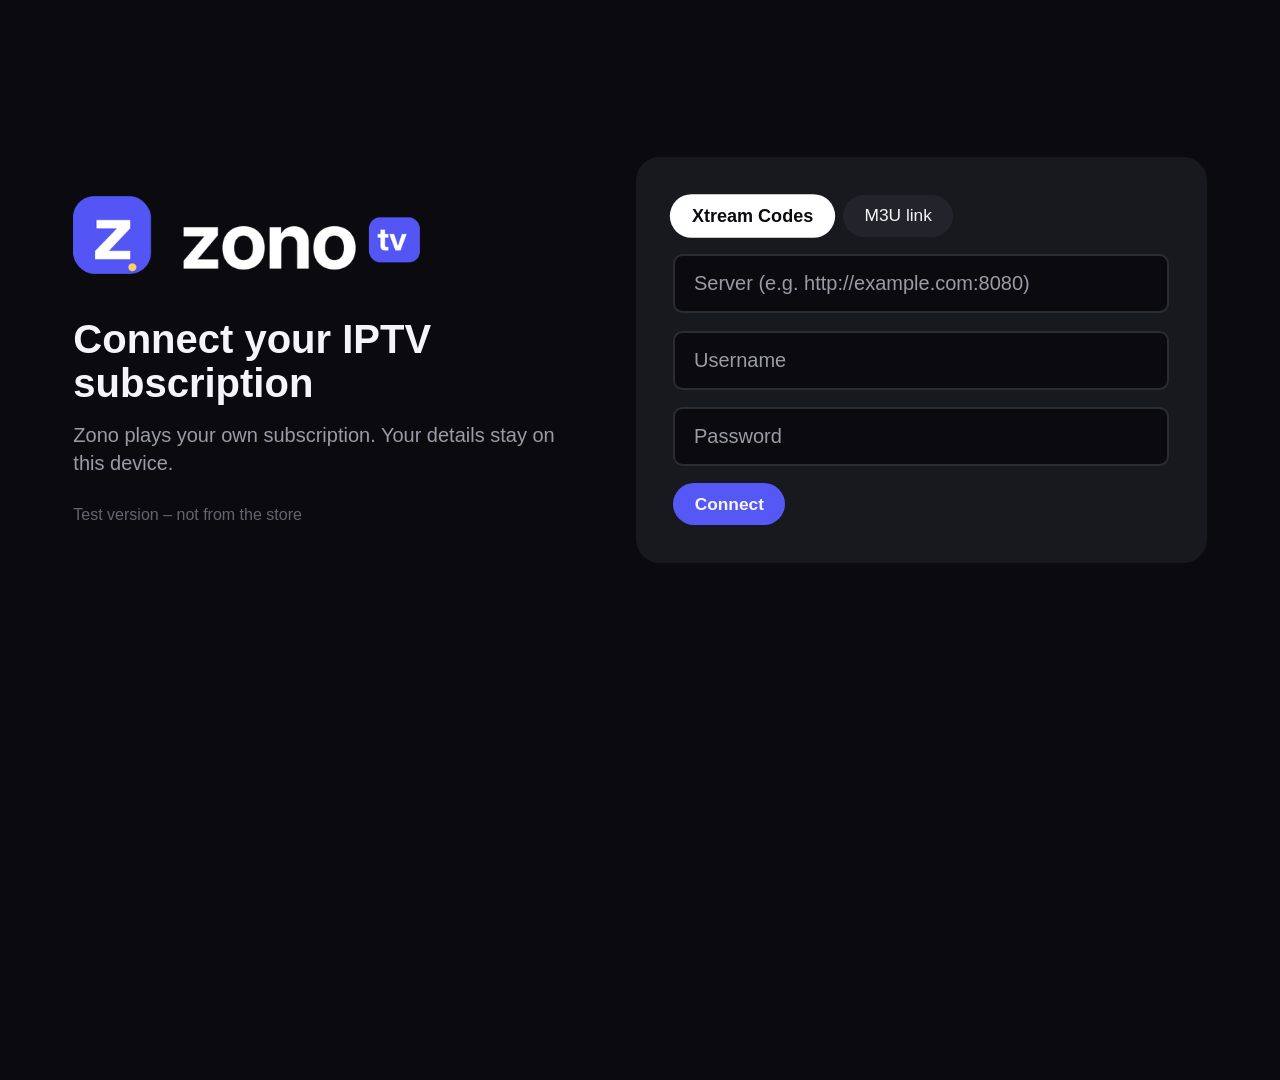
==== webos/index.html @ b0f7ab63 "Zono for LG TV (webOS): same screens and rules as Android TV, remote and Magic Remote, tests; live g" ====
<!DOCTYPE html>
<html lang="nl">
<head>
  <meta charset="utf-8">
  <meta name="viewport" content="width=1920, initial-scale=1">
  <title>Zono</title>
  <link rel="stylesheet" href="style.css">
</head>
<body>
  <div id="app"></div>
  <div id="player" hidden>
    <video id="video" playsinline></video>
    <div id="spinner" class="spinner" hidden></div>
    <div id="banner" class="banner"><div id="banner-title"></div><div id="banner-info"></div></div>
    <div id="bar" class="bar">
      <div class="bar-times"><span id="bar-now"></span><span id="bar-hint"></span><span id="bar-end"></span></div>
      <div class="bar-track"><div id="bar-fill"></div></div>
    </div>
  </div>
  <div id="toast" class="toast"></div>
  <script src="js/strings.js"></script>
  <script src="js/catalog.js"></script>
  <script src="js/app.js"></script>
</body>
</html>
---- webos/style.css ----
/* Zono for LG TV. Laid out for 1920x1080; app.js zooms the page on other screen sizes. */
:root {
  --bg: #0b0b0f; --side: #111116; --panel: #18181f; --raised: #23232b; --line: #2b2b34;
  --text: #f5f5f7; --soft: #d3d3db; --muted: #9b9ba8; --dim: #64646f;
  --accent: #5558f5; --accent-soft: #8f91fb; --gold: #ffcb5c; --red: #fda4af;
}
* { box-sizing: border-box; margin: 0; padding: 0; }
html, body { width: 1920px; height: 1080px; overflow: hidden; background: var(--bg); color: var(--text);
  font-family: "LG Smart UI", "Museo Sans", Roboto, "Segoe UI", Arial, sans-serif; font-size: 26px; }
[hidden] { display: none !important; }
img { display: block; }
.f { outline: none; cursor: pointer; }

/* layout */
#app { width: 100%; height: 100%; }
.home { display: flex; width: 100%; height: 100%; }
.menu { width: 400px; flex: none; background: var(--side); padding: 52px 28px; display: flex; flex-direction: column; }
.menu .row-item { margin-bottom: 10px; }
.menu .logo { width: 290px; margin: 0 0 44px 16px; }
.main { flex: 1; height: 100%; position: relative; overflow: hidden; }
.scroll-y { overflow: hidden; height: 100%; }
.scroll-x { overflow: hidden; white-space: nowrap; }
.page { padding: 56px 72px 80px; }
h2 { font-size: 36px; font-weight: 600; margin-bottom: 22px; }
.hint { color: var(--dim); font-size: 22px; font-weight: 400; margin-left: 22px; }
.empty { color: var(--muted); padding: 16px; }

/* list rows (menu, groups, channels, settings) */
.row-item { display: flex; align-items: center; padding: 18px 24px; border-radius: 16px; color: var(--soft);
  font-size: 28px; white-space: nowrap; transition: transform .12s, background .12s; }
.row-item > * + * { margin-left: 22px; }
.row-item .name { flex: 1; overflow: hidden; text-overflow: ellipsis; }
.row-item.sel { background: var(--raised); color: var(--text); }
.row-item:focus { background: #fff; color: var(--bg); transform: scale(1.02); }
.row-item .trail { color: var(--muted); font-size: 24px; }
.row-item:focus .trail { color: var(--dim); }
.logo-box { width: 116px; height: 72px; border-radius: 10px; background: var(--panel); flex: none; display: flex;
  align-items: center; justify-content: center; overflow: hidden; color: var(--muted); font-weight: 700; font-size: 24px; }
.logo-box img { max-width: 100%; max-height: 100%; padding: 6px; }
.badge { background: var(--accent); color: #fff; font-size: 20px; font-weight: 700; padding: 3px 12px; border-radius: 9px; }

/* pills */
.pill { display: inline-block; padding: 16px 32px; border-radius: 999px; background: var(--raised); color: var(--text);
  font-size: 26px; margin-right: 16px; transition: transform .12s; white-space: nowrap; }
.pill.sel { background: var(--accent); font-weight: 600; }
.pill:focus { background: #fff; color: var(--bg); transform: scale(1.04); }

/* cards */
.shelf { margin-bottom: 52px; }
.shelf .scroll-x { padding: 16px 12px 8px; margin: -16px -12px 0; }
.card { display: inline-block; vertical-align: top; margin-right: 34px; white-space: normal; }
.card .pic { position: relative; border-radius: 18px; overflow: hidden; transition: transform .12s, box-shadow .12s; background: var(--raised); }
.card:focus .pic { transform: scale(1.07); box-shadow: 0 0 0 5px #fff, 0 18px 40px rgba(0,0,0,.6); }
.card .pic img { position: absolute; top: 0; left: 0; right: 0; bottom: 0; width: 100%; height: 100%; object-fit: cover; }
.card.logo .pic img { object-fit: contain; padding: 36px; }
.card .title { margin-top: 14px; color: var(--soft); font-size: 24px; white-space: nowrap; overflow: hidden; text-overflow: ellipsis; }
.card .sub { color: var(--dim); font-size: 22px; }
.poster { width: 236px; } .poster .pic { height: 354px; }
.wide { width: 400px; } .wide .pic { height: 225px; background: var(--panel); }
.ph { position: absolute; top: 0; left: 0; right: 0; bottom: 0; display: flex; align-items: center; justify-content: center; font-weight: 700; font-size: 44px; color: #fff; }
.corner { position: absolute; top: 12px; right: 12px; background: rgba(0,0,0,.8); color: var(--gold); font-size: 20px;
  font-weight: 700; padding: 3px 10px; border-radius: 8px; }
.corner.k { background: var(--accent); color: #fff; }
.progress { position: absolute; left: 14px; right: 14px; bottom: 14px; height: 7px; border-radius: 4px; background: rgba(255,255,255,.35); }
.progress div { height: 100%; border-radius: 4px; background: var(--accent-soft); }
.grid { display: flex; flex-wrap: wrap; padding: 22px 12px 80px; margin-right: -34px; }
.grid .card { margin: 0 34px 44px 0; }

/* live tv */
.live { display: flex; height: 100%; padding-top: 52px; }
.live .groups { width: 560px; flex: none; padding: 0 28px; display: flex; flex-direction: column; }
.live .channels { flex: 1; padding-right: 60px; display: flex; flex-direction: column; min-width: 0; }
.live .scroll-y { flex: 1; padding: 6px; }

/* series */
.series { display: flex; height: 100%; }
.series .info { width: 600px; flex: none; padding: 60px; }
.series .cover { width: 480px; height: 640px; border-radius: 24px; overflow: hidden; position: relative; background: var(--raised); }
.series .cover img { position: absolute; top: 0; left: 0; right: 0; bottom: 0; width: 100%; height: 100%; object-fit: cover; }
.series h1 { font-size: 40px; margin-top: 28px; }
.series .plot { color: var(--muted); font-size: 24px; margin-top: 18px; line-height: 1.4; max-height: 200px; overflow: hidden; }
.series .eps { flex: 1; padding: 60px 60px 0 0; display: flex; flex-direction: column; min-width: 0; }
.series .eps .scroll-x { padding: 8px; margin-bottom: 20px; flex: none; }
.series .eps .scroll-y { flex: 1; padding: 6px; }
.gold { color: var(--gold); margin-top: 12px; }

/* login */
.login { display: flex; align-items: center; height: 100%; padding: 110px; }
.login .intro { margin-right: 100px; }
.login .intro { flex: 1; }
.login .intro img { width: 520px; margin-bottom: 64px; }
.login h1 { font-size: 60px; line-height: 1.1; }
.login p { color: var(--muted); font-size: 30px; margin-top: 24px; line-height: 1.4; }
.login .note { color: var(--dim); font-size: 24px; margin-top: 44px; }
.login .form { flex: 1; background: var(--panel); border-radius: 36px; padding: 56px; }
.login .form > * + * { margin-top: 26px; }
input.f { width: 100%; font: inherit; font-size: 30px; color: var(--text); background: var(--bg); border: 3px solid var(--line);
  border-radius: 14px; padding: 24px 28px; }
input.f:focus { border-color: #fff; }
input.f::placeholder { color: var(--muted); }
.error { color: var(--red); font-size: 26px; }
.busy { display: flex; align-items: center; color: var(--soft); }
.busy .spinner { margin-right: 22px; }
.spinner { width: 54px; height: 54px; border: 6px solid rgba(143,145,251,.25); border-top-color: var(--accent-soft); border-radius: 50%;
  animation: spin .9s linear infinite; }
.busy .spinner { width: 40px; height: 40px; border-width: 5px; }
@keyframes spin { to { transform: rotate(360deg); } }
.center { height: 100%; display: flex; flex-direction: column; align-items: center; justify-content: center; color: var(--muted); }
.center > * + * { margin-top: 30px; }

/* player */
#player { position: fixed; top: 0; left: 0; right: 0; bottom: 0; background: #000; z-index: 10; }
#video { width: 100%; height: 100%; background: #000; }
#player .spinner { position: absolute; left: 50%; top: 50%; margin: -27px 0 0 -27px; }
.banner { position: absolute; left: 80px; top: 64px; max-width: 1300px; background: rgba(17,17,22,.88); border-radius: 26px;
  padding: 28px 44px; opacity: 0; transition: opacity .3s; }
.banner.on, .bar.on { opacity: 1; }
#banner-title { font-size: 44px; font-weight: 600; }
#banner-info { color: var(--muted); font-size: 26px; margin-top: 8px; }
.bar { position: absolute; left: 80px; right: 80px; bottom: 64px; background: rgba(17,17,22,.88); border-radius: 26px; padding: 26px 40px;
  opacity: 0; transition: opacity .3s; }
.bar-times { display: flex; justify-content: space-between; color: var(--soft); font-size: 26px; margin-bottom: 16px; }
#bar-hint { color: var(--muted); }
.bar-track { height: 10px; background: rgba(255,255,255,.25); border-radius: 5px; overflow: hidden; }
#bar-fill { height: 100%; width: 0; background: var(--accent-soft); }

.toast { position: fixed; left: 50%; bottom: 80px; transform: translateX(-50%); background: #2a2a35; border: 2px solid #3a3a46;
  color: var(--text); border-radius: 20px; padding: 22px 40px; font-size: 28px; opacity: 0; transition: opacity .3s; z-index: 20; }
.toast.on { opacity: 1; }
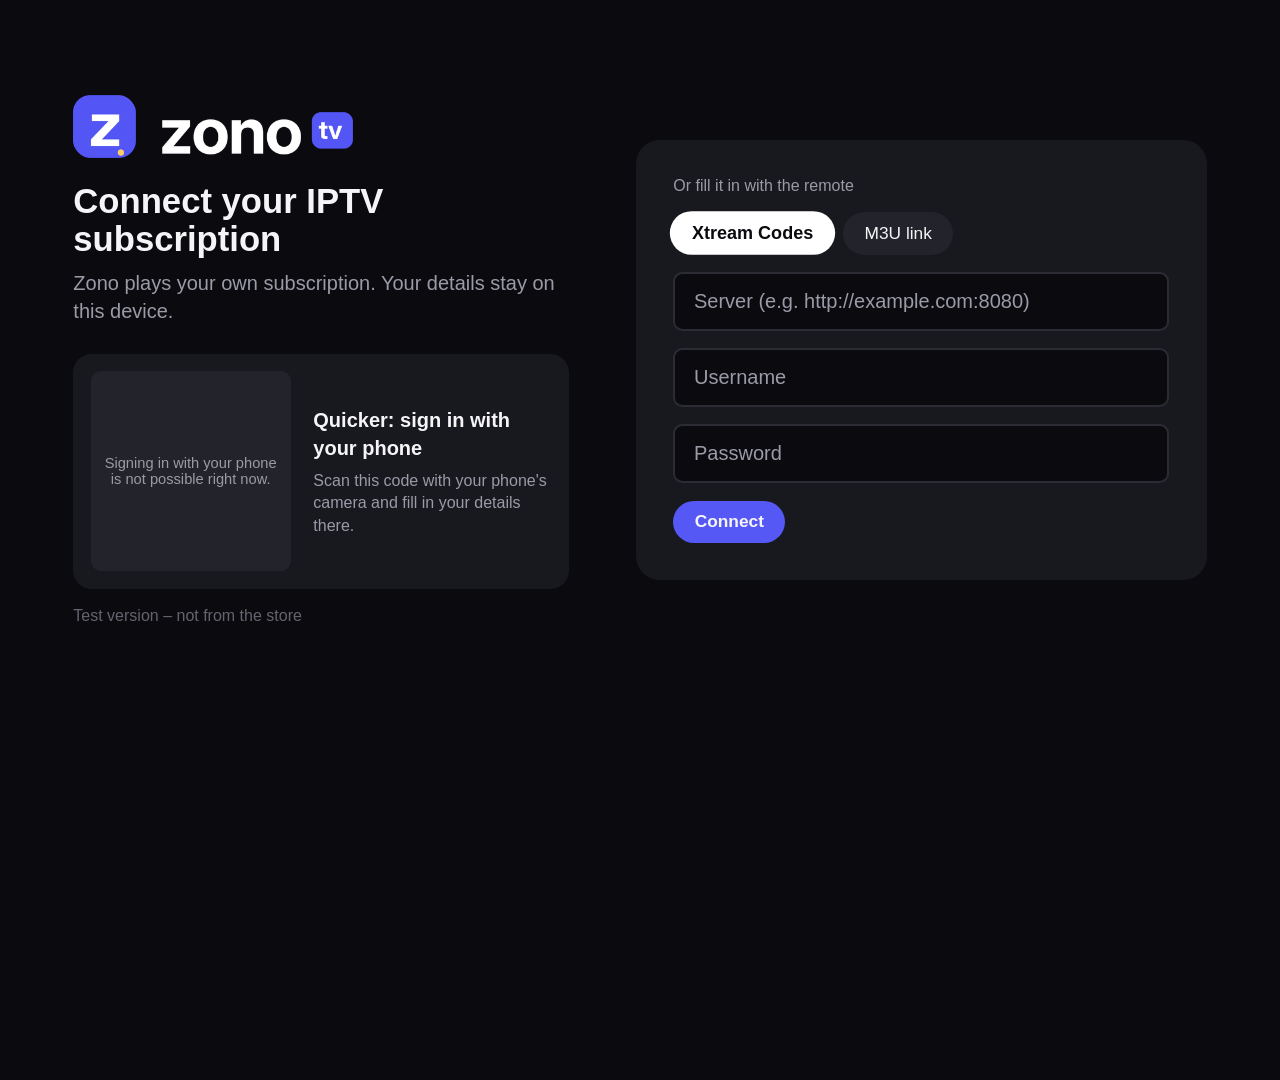
==== commit 528b953d: "LG TV: log in with your phone (QR code, end-to-end encrypted via zono.be/api/pair.php and zono.be/tv" ====
--- a/webos/index.html
+++ b/webos/index.html
@@ -18,6 +18,8 @@
     </div>
   </div>
   <div id="toast" class="toast"></div>
+  <script src="js/vendor/nacl.min.js"></script>
+  <script src="js/vendor/qrcode.js"></script>
   <script src="js/strings.js"></script>
   <script src="js/catalog.js"></script>
   <script src="js/app.js"></script>
--- a/webos/style.css
+++ b/webos/style.css
@@ -88,7 +88,7 @@
 .login { display: flex; align-items: center; height: 100%; padding: 110px; }
 .login .intro { margin-right: 100px; }
 .login .intro { flex: 1; }
-.login .intro img { width: 520px; margin-bottom: 64px; }
+.login .intro > img { width: 420px; margin-bottom: 64px; }
 .login h1 { font-size: 60px; line-height: 1.1; }
 .login p { color: var(--muted); font-size: 30px; margin-top: 24px; line-height: 1.4; }
 .login .note { color: var(--dim); font-size: 24px; margin-top: 44px; }
@@ -127,3 +127,21 @@
 .toast { position: fixed; left: 50%; bottom: 80px; transform: translateX(-50%); background: #2a2a35; border: 2px solid #3a3a46;
   color: var(--text); border-radius: 20px; padding: 22px 40px; font-size: 28px; opacity: 0; transition: opacity .3s; z-index: 20; }
 .toast.on { opacity: 1; }
+
+/* log in with your phone */
+.phone { display: flex; align-items: center; background: var(--panel); border-radius: 28px; padding: 26px; margin-top: 44px; }
+.phone .qr, .phone .qr-off { width: 300px; height: 300px; flex: none; border-radius: 16px; background: #fff; margin-right: 34px; }
+.phone .qr-off { background: var(--raised); display: flex; align-items: center; justify-content: center; text-align: center;
+  color: var(--muted); font-size: 22px; padding: 20px; }
+.phone h2 { font-size: 30px; margin-bottom: 12px; }
+.phone-text { color: var(--muted); font-size: 24px; line-height: 1.4; }
+.phone-wait { display: flex; align-items: center; margin-top: 20px; color: var(--soft); }
+.dot { width: 14px; height: 14px; border-radius: 50%; background: var(--accent-soft); margin-right: 14px; animation: pulse 1.4s ease-in-out infinite; }
+@keyframes pulse { 50% { opacity: .25; } }
+.or { color: var(--muted); font-size: 24px; }
+.login .intro > img { margin-bottom: 36px; }
+.login { padding: 70px 110px; }
+.login h1 { font-size: 52px; }
+.login p { margin-top: 16px; }
+.login .note { margin-top: 28px; }
+.phone h2 { color: var(--text); }
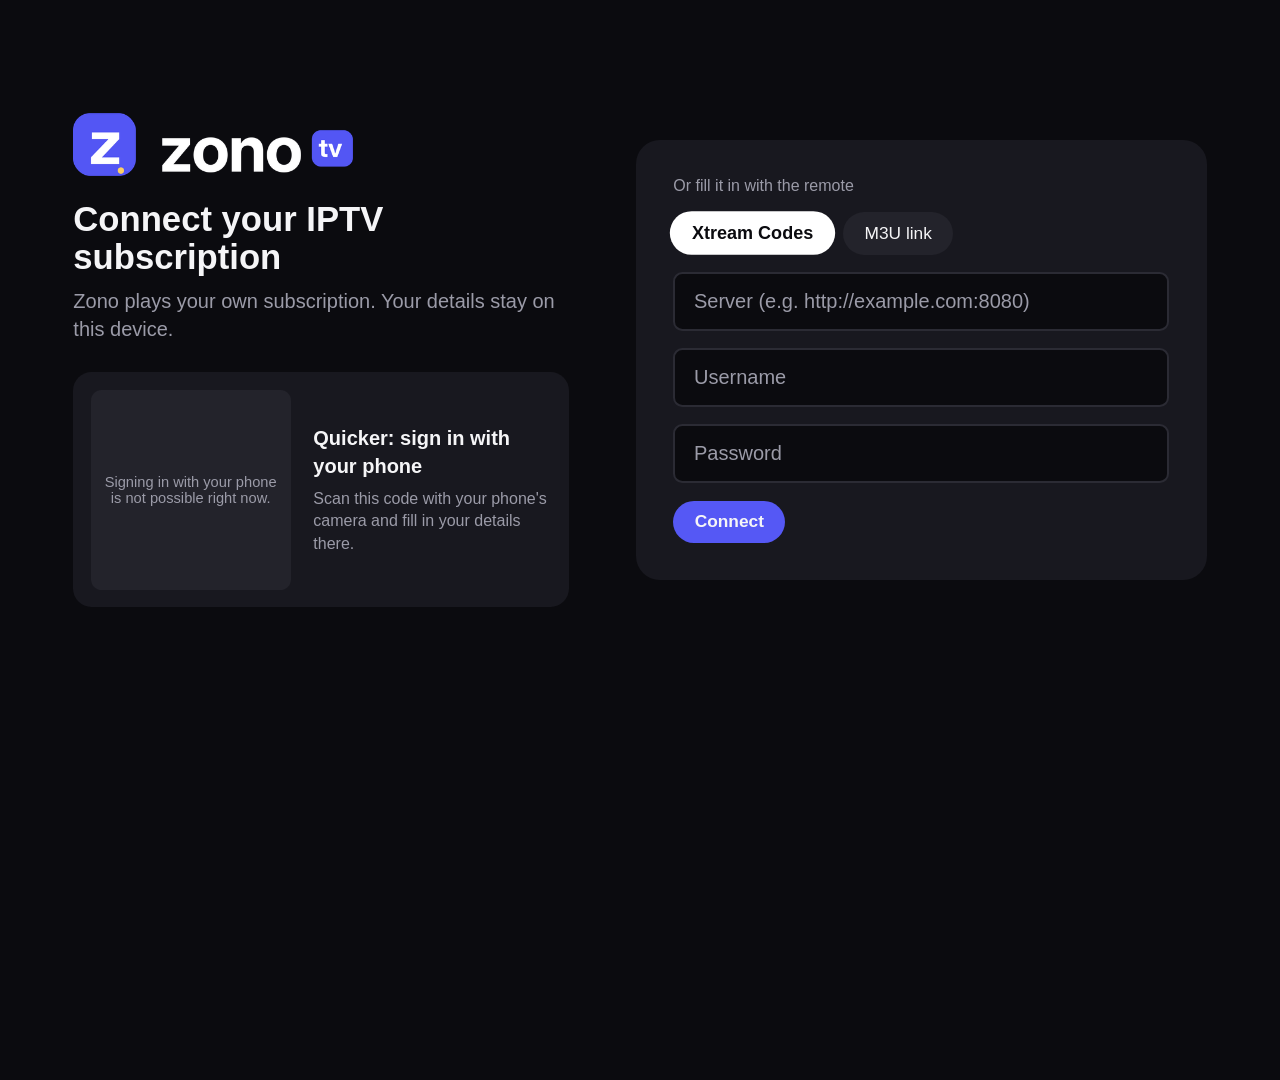
==== commit 02995011: "Android TV: same app as LG (shared web app in a WebView, video through ExoPlayer) Co-Authored-By: Cl" ====
--- a/webos/index.html
+++ b/webos/index.html
@@ -11,17 +11,25 @@
   <div id="player" hidden>
     <video id="video" playsinline></video>
     <div id="spinner" class="spinner" hidden></div>
+    <div id="subline" class="subline" hidden></div>
+    <div id="livebar" class="livebar"></div>
     <div id="banner" class="banner"><div id="banner-title"></div><div id="banner-info"></div></div>
+    
     <div id="bar" class="bar">
       <div class="bar-times"><span id="bar-now"></span><span id="bar-hint"></span><span id="bar-end"></span></div>
       <div class="bar-track"><div id="bar-fill"></div></div>
     </div>
   </div>
+  <div id="numbox" class="numbox"></div>
+  <div id="sheet" class="sheet" hidden></div>
   <div id="toast" class="toast"></div>
   <script src="js/vendor/nacl.min.js"></script>
   <script src="js/vendor/qrcode.js"></script>
   <script src="js/strings.js"></script>
   <script src="js/catalog.js"></script>
+  <script src="js/guide.js"></script>
+  <script src="js/countries.js"></script>
+  <script src="js/native.js"></script>
   <script src="js/app.js"></script>
 </body>
 </html>
--- a/webos/style.css
+++ b/webos/style.css
@@ -50,7 +50,7 @@
 .shelf .scroll-x { padding: 16px 12px 8px; margin: -16px -12px 0; }
 .card { display: inline-block; vertical-align: top; margin-right: 34px; white-space: normal; }
 .card .pic { position: relative; border-radius: 18px; overflow: hidden; transition: transform .12s, box-shadow .12s; background: var(--raised); }
-.card:focus .pic { transform: scale(1.07); box-shadow: 0 0 0 5px #fff, 0 18px 40px rgba(0,0,0,.6); }
+.card:focus .pic { transform: scale(1.07); box-shadow: 0 0 0 5px #fff; }
 .card .pic img { position: absolute; top: 0; left: 0; right: 0; bottom: 0; width: 100%; height: 100%; object-fit: cover; }
 .card.logo .pic img { object-fit: contain; padding: 36px; }
 .card .title { margin-top: 14px; color: var(--soft); font-size: 24px; white-space: nowrap; overflow: hidden; text-overflow: ellipsis; }
@@ -145,3 +145,321 @@
 .login p { margin-top: 16px; }
 .login .note { margin-top: 28px; }
 .phone h2 { color: var(--text); }
+
+/* ---- 0.3: discover banner, buttons, rows with two lines */
+.row-item .name .line { overflow: hidden; text-overflow: ellipsis; }
+.row-item .name .sub { color: var(--muted); font-size: 21px; margin-top: 2px; overflow: hidden; text-overflow: ellipsis; }
+.row-item:focus .name .sub { color: var(--dim); }
+.row-item .time { color: var(--accent-soft); font-weight: 600; font-size: 24px; min-width: 84px; flex: none; }
+.row-item:focus .time { color: var(--accent); }
+.row-item.past { opacity: .5; }
+.row-item.live-now { background: rgba(85,88,245,.18); }
+.row-item.live-now:focus { background: #fff; }
+.hint { color: var(--dim); font-size: 22px; font-weight: 400; }
+h2 .hint { margin-left: 22px; }
+
+.btn { display: inline-flex; align-items: center; vertical-align: top; height: 76px; padding: 0 40px; border-radius: 999px; margin-right: 22px;
+  background: rgba(255,255,255,.14); color: var(--text); font-size: 27px; font-weight: 600; transition: transform .12s; white-space: nowrap; }
+.btn .icon { margin-right: 14px; font-size: 24px; }
+.btn.primary { background: #fff; color: var(--bg); }
+.btn:focus { background: #fff; color: var(--bg); transform: scale(1.06); }
+.btn.primary:focus { box-shadow: 0 0 0 5px var(--accent-soft); }
+.btn.round { width: 76px; padding: 0; justify-content: center; position: relative; margin-right: 34px; border: 2px solid rgba(255,255,255,.35); background: rgba(0,0,0,.35); }
+.btn.round .icon { margin: 0; font-size: 30px; }
+.btn.round .under { position: absolute; top: 88px; left: 50%; transform: translateX(-50%); font-size: 21px; font-weight: 400; color: var(--soft); }
+
+.hero { position: relative; height: 680px; overflow: hidden; }
+.hero-bg { position: absolute; top: 0; left: 0; right: 0; bottom: 0; background: #000; opacity: 0; transition: opacity .8s; }
+.hero-bg.on { opacity: 1; }
+.detail .hero-bg { opacity: 1; }
+.hero-bg img { width: 100%; height: 100%; object-fit: cover; }
+.hero-bg img.poster-bg { opacity: .45; }
+.hero-shade { position: absolute; top: 0; left: 0; right: 0; bottom: 0;
+  background: linear-gradient(90deg, rgba(11,11,15,.92) 0%, rgba(11,11,15,.55) 45%, rgba(11,11,15,0) 75%),
+              linear-gradient(0deg, var(--bg) 0%, rgba(11,11,15,0) 35%); }
+.hero-shade.full { background: linear-gradient(90deg, rgba(11,11,15,.95) 0%, rgba(11,11,15,.75) 55%, rgba(11,11,15,.35) 100%),
+              linear-gradient(0deg, var(--bg) 0%, rgba(11,11,15,0) 40%); }
+.hero-text { position: absolute; left: 72px; top: 96px; width: 900px; transition: opacity .35s; }
+.hero-text.fade { opacity: 0; }
+.hero-rank { display: flex; align-items: center; font-size: 28px; font-weight: 600; height: 40px; margin-bottom: 14px; }
+.hero-rank .badge { margin-right: 16px; font-size: 18px; }
+.hero h1, .detail h1 { font-size: 72px; line-height: 1.08; font-weight: 700; margin-bottom: 16px; overflow: hidden; display: -webkit-box; -webkit-line-clamp: 2; -webkit-box-orient: vertical; }
+.hero-meta { color: var(--soft); font-size: 26px; font-weight: 600; margin-bottom: 16px; }
+.hero-plot { color: var(--soft); font-size: 25px; line-height: 1.45; height: 109px; overflow: hidden; display: -webkit-box; -webkit-line-clamp: 3; -webkit-box-orient: vertical; margin-bottom: 26px; }
+.hero-buttons { margin-top: 10px; height: 130px; }
+.hero-dots { position: absolute; right: 72px; bottom: 60px; }
+.hero-dots span { display: inline-block; width: 12px; height: 12px; border-radius: 6px; background: rgba(255,255,255,.35); margin-left: 10px; }
+.hero-dots span.on { width: 44px; background: #fff; }
+.hero + .page { padding-top: 0; }
+.greet { margin-bottom: 28px; }
+.greet h1 { font-size: 44px; margin-bottom: 8px; }
+.cont { display: inline-flex; align-items: center; background: var(--panel); border-radius: 22px; padding: 22px 26px; margin-bottom: 52px; }
+.cont .logo-box { margin-right: 26px; }
+.cont-text { margin-right: 40px; min-width: 240px; }
+.cont-label { color: var(--accent-soft); font-size: 19px; font-weight: 700; letter-spacing: .04em; text-transform: uppercase; }
+.cont-title { font-size: 36px; font-weight: 700; margin: 4px 0; }
+.cont-now { color: var(--muted); font-size: 23px; }
+.cont .btn { margin-right: 0; }
+.logo-box.big { width: 150px; height: 96px; background: #fff; }
+.corner.heart { left: 12px; right: auto; color: #fb7185; }
+
+/* live tv: groups, channels, what's on */
+.live .groups { width: 420px; }
+.info-col { width: 520px; flex: none; padding-right: 50px; display: flex; flex-direction: column; }
+.live-info { flex: 1; background: var(--panel); border-radius: 26px; padding: 30px; overflow: hidden; margin-top: 70px; }
+.live-guide-btn { padding: 26px 0 40px; }
+.info-channel { display: flex; align-items: center; margin-bottom: 26px; }
+.info-channel .logo-box { margin-right: 22px; }
+.info-title { font-size: 30px; font-weight: 700; }
+.info-tag { color: var(--accent-soft); font-size: 21px; margin-top: 6px; }
+.info-label { color: var(--accent-soft); font-size: 20px; font-weight: 700; text-transform: uppercase; letter-spacing: .04em; margin: 22px 0 8px; }
+.info-now { font-size: 32px; font-weight: 700; line-height: 1.2; }
+.info-bar { height: 8px; background: var(--raised); border-radius: 4px; margin: 16px 0; overflow: hidden; }
+.info-bar div { height: 100%; background: var(--accent-soft); }
+.info-desc { color: var(--muted); font-size: 23px; line-height: 1.4; max-height: 200px; overflow: hidden; }
+.info-next { font-size: 24px; color: var(--soft); margin: 8px 0; white-space: nowrap; overflow: hidden; text-overflow: ellipsis; }
+.info-next .time { color: var(--accent-soft); font-weight: 600; margin-right: 16px; }
+.info-hint { color: var(--dim); font-size: 21px; margin-top: 26px; }
+.spinner.small { width: 40px; height: 40px; border-width: 5px; }
+
+/* guide of one channel */
+.guide { height: 100%; display: flex; flex-direction: column; padding: 52px 60px 0 72px; }
+.guide-head { display: flex; align-items: center; margin-bottom: 30px; }
+.guide-head .logo-box { margin-right: 28px; }
+.guide-head h1 { font-size: 48px; margin-right: 40px; }
+.guide-body { flex: 1; display: flex; min-height: 0; }
+.guide-list { flex: 1; padding: 6px; margin-right: 40px; }
+.guide-desc { width: 560px; flex: none; background: var(--panel); border-radius: 26px; padding: 30px; align-self: flex-start; }
+.day { color: var(--muted); font-size: 24px; font-weight: 700; margin: 26px 0 10px 24px; text-transform: capitalize; }
+
+/* film details */
+.detail { position: relative; height: 100%; overflow: hidden; }
+.detail-body { position: absolute; left: 72px; right: 72px; top: 110px; display: flex; }
+.detail .cover { width: 380px; height: 570px; border-radius: 22px; overflow: hidden; position: relative; flex: none; margin-right: 60px; background: var(--raised); box-shadow: 0 20px 60px rgba(0,0,0,.6); }
+.detail .cover img { position: absolute; top: 0; left: 0; width: 100%; height: 100%; object-fit: cover; }
+.detail-text { flex: 1; min-width: 0; }
+.detail h1 { font-size: 64px; }
+.detail-plot { color: var(--soft); font-size: 26px; line-height: 1.5; max-height: 235px; overflow: hidden; margin-bottom: 20px; }
+.detail-small { color: var(--muted); font-size: 22px; margin-bottom: 8px; max-height: 64px; overflow: hidden; }
+.detail-small b { color: var(--soft); }
+.detail-progress { position: relative; height: 30px; width: 600px; margin: 14px 0; }
+.detail-progress .progress { left: 0; right: 0; bottom: 10px; }
+.detail .hero-buttons { margin-top: 28px; }
+
+/* search: on tv */
+.search-tv { margin-top: 30px; max-width: 1300px; }
+
+/* sheets */
+.sheet { position: fixed; top: 0; left: 0; right: 0; bottom: 0; background: rgba(0,0,0,.6); z-index: 30; display: flex; align-items: center; justify-content: center; }
+.sheet-box { width: 760px; max-height: 920px; background: #16161c; border: 2px solid #2e2e38; border-radius: 30px; padding: 44px; display: flex; flex-direction: column; box-shadow: 0 30px 80px rgba(0,0,0,.6); }
+.sheet-box.wide { width: 1000px; }
+.sheet-box h2 { font-size: 36px; margin-bottom: 14px; }
+.sheet-text { color: var(--muted); font-size: 24px; line-height: 1.45; margin-bottom: 20px; }
+.sheet-box input.f { margin-bottom: 20px; }
+.sheet-list { max-height: 620px; padding: 6px; }
+.sheet-heading { color: var(--accent-soft); font-size: 20px; font-weight: 700; text-transform: uppercase; letter-spacing: .05em; margin: 18px 0 6px 24px; }
+.phone.small { margin: 0 0 20px; background: var(--raised); }
+.phone.small .qr, .phone.small .qr-off { width: 240px; height: 240px; }
+.pin-dots { text-align: center; margin: 10px 0 30px; }
+.pin-dots span { display: inline-block; width: 26px; height: 26px; border-radius: 50%; border: 3px solid var(--muted); margin: 0 14px; }
+.pin-dots span.on { background: #fff; border-color: #fff; }
+.pin-pad { width: 420px; margin: 0 auto; }
+.pin-key { display: inline-block; width: 120px; height: 90px; line-height: 90px; text-align: center; margin: 8px; border-radius: 20px; background: var(--raised); font-size: 36px; font-weight: 600; }
+.pin-key:focus { background: #fff; color: var(--bg); }
+.pin-key.empty { background: transparent; }
+
+/* who's watching? */
+.who { height: 100%; display: flex; flex-direction: column; align-items: center; justify-content: center; }
+.who-logo { width: 300px; margin-bottom: 50px; }
+.who h1 { font-size: 56px; margin-bottom: 60px; }
+.who-card { display: inline-block; text-align: center; margin: 0 30px; padding: 20px; border-radius: 26px; transition: transform .12s; }
+.who-card:focus { transform: scale(1.08); background: rgba(255,255,255,.08); }
+.who-card:focus .avatar { box-shadow: 0 0 0 6px #fff; }
+.who-name { margin-top: 20px; font-size: 30px; color: var(--soft); }
+.avatar { width: 56px; height: 56px; border-radius: 16px; display: inline-flex; align-items: center; justify-content: center; font-weight: 700; font-size: 28px; color: #fff; flex: none; }
+.avatar.big { width: 200px; height: 200px; border-radius: 40px; font-size: 90px; }
+.menu-space { flex: 1; }
+.menu .me { margin-bottom: 0; }
+
+/* player: channel number, subtitles */
+.numbox { position: fixed; right: 90px; top: 70px; font-size: 96px; font-weight: 700; color: #fff; text-shadow: 0 4px 20px rgba(0,0,0,.8); opacity: 0; transition: opacity .2s; z-index: 25; }
+.numbox.on { opacity: 1; }
+#banner-info { white-space: pre-line; line-height: 1.5; }
+video::cue { font-size: 46px; background: rgba(0,0,0,.65); color: #fff; }
+.subline { position: absolute; left: 160px; right: 160px; bottom: 90px; text-align: center; white-space: pre-line; font-size: 50px; line-height: 1.3;
+  font-weight: 600; color: #fff; text-shadow: 0 0 6px #000, 0 2px 4px #000, 0 0 2px #000; transition: bottom .2s; z-index: 2; }
+.subline.high { bottom: 240px; }
+.btn.round .icon { font-weight: 700; }
+
+/* tv guide grid */
+.tvg { height: 100%; display: flex; flex-direction: column; padding: 44px 40px 0 40px; }
+.tvg-head { display: flex; align-items: flex-start; height: 190px; flex: none; }
+.tvg-title { width: 520px; flex: none; }
+.tvg-title h1 { font-size: 56px; margin-bottom: 8px; }
+.tvg-info { flex: 1; min-width: 0; background: var(--panel); border-radius: 22px; padding: 18px 26px; height: 170px; overflow: hidden; }
+.tvg-info .info-label { margin-top: 0; }
+.tvg-info .info-now { font-size: 30px; }
+.tvg-info .info-desc { max-height: 64px; font-size: 21px; }
+.tvg-info .info-hint { margin-top: 6px; }
+.tvg-groups { padding: 10px 4px; margin: 14px 0 6px; flex: none; }
+.pill .count { color: var(--dim); font-size: 20px; margin-left: 10px; }
+.pill.sel .count { color: rgba(255,255,255,.7); }
+.pill:focus .count { color: var(--muted); }
+.pill.small { padding: 12px 26px; font-size: 23px; margin-right: 12px; }
+.pill.round { padding: 12px 22px; font-size: 26px; }
+.tvg-tools { display: flex; align-items: center; padding: 6px 4px 16px; flex: none; }
+.tvg-tools .hint { margin-right: 20px; }
+.tvg-space { flex: 1; }
+.tvg-row { display: flex; height: 92px; border-bottom: 1px solid #1c1c23; }
+.tvg-row.ruler-row { height: 50px; flex: none; border: 0; }
+.tvg-channel { width: 380px; flex: none; display: flex; align-items: center; padding: 0 12px; border-radius: 14px; }
+.tvg-channel.blank { height: 1px; }
+.tvg-channel .num { width: 40px; color: var(--dim); font-size: 22px; text-align: right; margin-right: 16px; flex: none; }
+.tvg-channel .logo-box { width: 84px; height: 56px; margin-right: 16px; }
+.tvg-channel .cname { font-size: 23px; font-weight: 700; white-space: nowrap; overflow: hidden; text-overflow: ellipsis; }
+.tvg-channel:focus { background: #fff; color: var(--bg); }
+.tvg-track { flex: 1; position: relative; overflow: hidden; }
+.tvg-lane { position: absolute; top: 0; bottom: 0; left: 0; }
+.tvg-body { flex: 1; padding-bottom: 40px; }
+.tick { position: absolute; top: 12px; font-size: 22px; color: var(--soft); font-weight: 600; transform: translateX(-2px); }
+.now-label { position: absolute; top: 6px; transform: translateX(-50%); background: #e5243b; color: #fff; font-size: 19px; font-weight: 700; padding: 3px 10px; border-radius: 7px; z-index: 2; }
+.now-line { position: absolute; top: 0; bottom: 0; width: 3px; background: #e5243b; z-index: 3; pointer-events: none; }
+.tvg-box { position: absolute; top: 8px; bottom: 8px; background: #1c1c24; border-radius: 10px; padding: 10px 14px; overflow: hidden; white-space: nowrap; transition: background .1s; }
+.tvg-box .t { font-size: 23px; font-weight: 600; overflow: hidden; text-overflow: ellipsis; }
+.tvg-box .s { font-size: 19px; color: var(--dim); margin-top: 4px; }
+.tvg-box.now { background: #2a2950; box-shadow: inset 0 0 0 3px var(--accent); }
+.tvg-box.now .s { color: var(--accent-soft); }
+.tvg-box.past { opacity: .45; }
+.tvg-box:focus { background: #fff; color: var(--bg); box-shadow: 0 0 0 4px #fff; z-index: 4; opacity: 1; }
+.tvg-box:focus .s { color: var(--dim); }
+.tvg-none { position: absolute; top: 30px; color: var(--dim); font-size: 22px; padding-left: 14px; }
+
+/* ---- 0.4: drawn icons, live bar, channel list over the picture */
+.ic { display: inline-block; width: 1em; height: 1em; vertical-align: -0.14em; line-height: 0; }
+.ic svg { width: 100%; height: 100%; display: block; }
+.ic.lead { margin-right: 10px; }
+.ic.after { margin-left: 10px; }
+.ic.red, .wi.red .ic { color: #ff4458; }
+.wi { display: inline-flex; align-items: center; white-space: nowrap; }
+.wi .ic { margin-right: 8px; }
+.wi.gold { color: var(--gold); }
+.btn .icon { margin-right: 14px; font-size: 26px; }
+.btn.round .icon { margin: 0; font-size: 32px; }
+.btn.round .under { color: var(--soft); }
+.btn.round:focus .under { color: #fff; font-weight: 600; }
+.btn.round:focus { border-color: #fff; }
+.corner.heart { color: #fb7185; font-size: 22px; line-height: 0; padding: 7px; }
+.row-item .trail .ic { font-size: 26px; }
+.row-item .trail .wi .ic { font-size: 22px; }
+.row-item .line .ic.lead { color: #fb7185; }
+.pill .ic.lead { font-size: 24px; }
+.pill.round .ic { font-size: 28px; }
+.keyhint { display: inline-flex; align-items: center; margin-left: 30px; color: var(--soft); font-size: 22px; white-space: nowrap; }
+.keycap { display: inline-flex; align-items: center; justify-content: center; min-width: 38px; height: 38px; padding: 0 8px; margin-right: 6px;
+  border: 2px solid rgba(255,255,255,.45); border-radius: 9px; font-size: 18px; font-weight: 700; color: #fff; }
+.keycap .ic { font-size: 22px; }
+.keycap + span { margin-left: 6px; }
+.bar-times #bar-hint { display: flex; }
+.bar-times #bar-hint .keyhint:first-child { margin-left: 0; }
+.pin-key .ic { font-size: 40px; vertical-align: middle; }
+.avatar .ic { font-size: 1em; }
+.who-name .ic { font-size: 26px; color: var(--muted); }
+.gold .wi .ic, .gold .ic { color: var(--gold); }
+
+.livebar { position: absolute; left: 70px; right: 70px; bottom: 56px; display: flex; align-items: center; padding: 26px 34px; border-radius: 28px;
+  background: rgba(14,14,18,.9); border: 1px solid rgba(255,255,255,.08); opacity: 0; transform: translateY(30px); transition: opacity .25s, transform .25s; z-index: 5; }
+.livebar.on { opacity: 1; transform: none; }
+.livebar.beside { left: 780px; }
+.livebar .logo-box { margin-right: 30px; }
+.lb-main { flex: 1; min-width: 0; }
+.lb-head { display: flex; align-items: center; margin-bottom: 8px; }
+.lb-num { color: var(--accent-soft); font-size: 30px; font-weight: 700; margin-right: 16px; }
+.lb-name { font-size: 30px; font-weight: 700; margin-right: 16px; white-space: nowrap; overflow: hidden; text-overflow: ellipsis; }
+.lb-tag { color: var(--accent-soft); font-size: 20px; margin-left: 14px; }
+.lb-now { display: flex; align-items: baseline; font-size: 34px; font-weight: 700; white-space: nowrap; overflow: hidden; }
+.lb-now.lb-empty { font-size: 26px; font-weight: 400; color: var(--muted); }
+.lb-time { color: var(--accent-soft); font-size: 24px; font-weight: 600; margin-right: 18px; flex: none; }
+.lb-title { overflow: hidden; text-overflow: ellipsis; }
+.lb-bar { height: 7px; background: rgba(255,255,255,.18); border-radius: 4px; margin: 14px 0 12px; overflow: hidden; max-width: 900px; }
+.lb-bar div { height: 100%; background: var(--accent-soft); }
+.lb-next { font-size: 25px; color: var(--soft); white-space: nowrap; overflow: hidden; text-overflow: ellipsis; }
+.lb-label { color: var(--muted); font-size: 20px; font-weight: 700; text-transform: uppercase; letter-spacing: .05em; margin-right: 16px; }
+.lb-keys { display: flex; flex-direction: column; align-items: flex-end; flex: none; margin-left: 30px; }
+.lb-keys .keyhint { margin: 5px 0; }
+
+.sheet.side { background: linear-gradient(90deg, rgba(0,0,0,.55) 0%, rgba(0,0,0,0) 55%); justify-content: flex-start; align-items: stretch; }
+.sheet.side .sheet-box { width: 720px; max-height: none; height: 100%; border-radius: 0; border: 0; border-right: 1px solid rgba(255,255,255,.08);
+  background: rgba(14,14,18,.94); padding: 44px 30px 30px 40px; box-shadow: none; }
+.sheet.side .sheet-list { flex: 1; max-height: none; }
+.zap-actions { margin: 6px 0 20px; white-space: nowrap; }
+.zap-actions .btn { height: 64px; padding: 0 26px; font-size: 23px; margin-right: 12px; }
+.zap-actions .btn .icon { font-size: 24px; margin-right: 10px; }
+.zap-num { color: var(--muted); font-size: 22px; font-weight: 700; display: inline-block; min-width: 46px; }
+.row-item:focus .zap-num { color: var(--dim); }
+.zap-list .row-item { padding: 10px 16px; }
+.zap-list .logo-box { width: 96px; height: 60px; }
+
+/* tv guide: tighter */
+.tvg { padding-top: 36px; }
+.tvg-head { height: 150px; }
+.tvg-title h1 { font-size: 50px; }
+.tvg-info { height: 140px; padding: 16px 24px; }
+.tvg-info .info-now { font-size: 27px; }
+.tvg-info .info-desc { -webkit-line-clamp: 1; display: -webkit-box; -webkit-box-orient: vertical; max-height: 32px; }
+.tvg-groups { margin: 10px 0 2px; }
+.tvg-row { height: 86px; }
+.tvg-box .t { display: flex; align-items: center; }
+.tvg-box .t .ic { flex: none; font-size: 20px; }
+.tvg-box .t .ic.lead { margin-right: 8px; }
+.tvg-tools .hint { display: inline-flex; align-items: center; }
+.btn.round:focus { background: #fff; color: var(--bg); }
+
+/* ---- 0.6: small picture, Live TV and TV guide pages */
+#player.mini { right: auto; bottom: auto; z-index: 3; border-radius: 20px; overflow: hidden; box-shadow: 0 0 0 2px rgba(255,255,255,.1); }
+#player.mini .banner, #player.mini .bar, #player.mini .livebar, #player.mini .subline { display: none; }
+#player.mini .spinner { width: 44px; height: 44px; margin: -22px 0 0 -22px; }
+.mini-slot { background: #000; border-radius: 20px; flex: none; }
+.live .groups { width: 380px; }
+.live .info-col { width: 640px; padding-right: 50px; padding-top: 52px; }
+.live .mini-slot { width: 590px; height: 332px; }
+.now-card { flex: 1; margin-top: 22px; background: var(--panel); border-radius: 22px; padding: 24px 28px; overflow: hidden; margin-bottom: 40px; }
+.nc-head { display: flex; align-items: center; margin-bottom: 12px; }
+.nc-name { font-size: 28px; font-weight: 700; margin-right: 14px; white-space: nowrap; overflow: hidden; text-overflow: ellipsis; }
+.now-card .lb-now { font-size: 28px; }
+.now-card .lb-bar { margin: 12px 0; }
+.nc-desc { color: var(--muted); font-size: 21px; line-height: 1.4; max-height: 88px; overflow: hidden; margin-bottom: 8px; }
+.live .channels .row-item .name .sub { font-size: 20px; }
+.tvg-head { display: flex; align-items: flex-start; height: 280px; }
+.tvg-left { flex: 1; min-width: 0; margin-right: 34px; }
+.tvg-left h1 { font-size: 50px; margin-bottom: 14px; }
+.tvg-left .tvg-info { height: 190px; }
+.tvg-left .tvg-info .info-desc { -webkit-line-clamp: 2; max-height: 62px; }
+.guide-mini { width: 448px; height: 252px; }
+.tvg-tools { padding: 12px 4px 12px; }
+.tvg-tools .keyhint { margin-left: 0; }
+.live .groups { width: 330px; }
+.live .info-col { width: 560px; padding-right: 44px; }
+.live .mini-slot { width: 516px; height: 290px; }
+.live .channels .logo-box { width: 92px; height: 58px; }
+.live .channels .row-item { padding: 12px 18px; }
+.live .channels .row-item .zap-num { min-width: 40px; font-size: 21px; }
+
+/* ---- 0.7: lighter for the TV's graphics chip: no animations on rows and cards, no fades */
+.row-item, .pill, .btn, .card .pic, .who-card, .hero-bg, .hero-text, .livebar, .banner, .bar, .toast, .numbox { transition: none !important; }
+.card:focus .pic { box-shadow: 0 0 0 5px #fff; }
+
+/* the white focus ring of the first card in a row stays fully in view */
+.shelf .scroll-x { padding: 26px 30px 12px; margin: -26px -30px 0; }
+/* number and channel name never stuck together */
+.zap-num { margin-right: 14px; text-align: right; }
+.live .channels .row-item .zap-num { margin-right: 16px; }
+.lb-num, .nc-head .lb-num { margin-right: 16px; }
+.nc-name { margin-left: 0; }
+.row-item .name .sub { display: block; }
+.lb-now .lb-time { margin-right: 18px; }
+
+/* Android TV: the picture is drawn by Android's player behind (full screen) or above (small picture) the page */
+html.android #video { display: none; }
+html.android #player { background: transparent; }
+html.android.native-full, html.android.native-full body { background: transparent !important; }
+html.android.native-full #app { visibility: hidden; }
